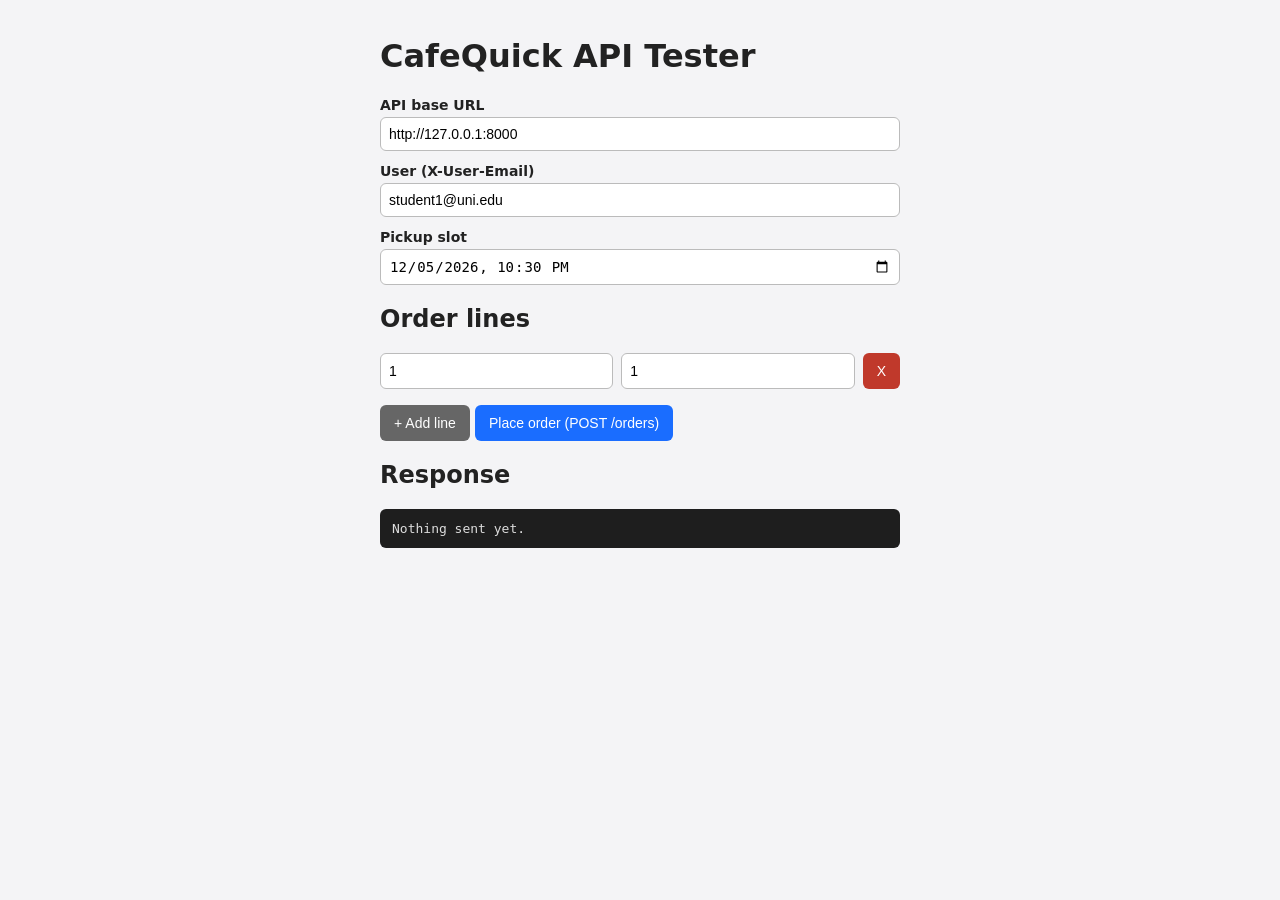
==== Frontend/index.html @ a27933bf "first  working code" ====
<!DOCTYPE html>
<html lang="en">
<head>
  <meta charset="UTF-8">
  <meta name="viewport" content="width=device-width, initial-scale=1">
  <title>CafeQuick API Tester</title>
  <link rel="stylesheet" href="style.css">
</head>
<body>
  <main>
    <h1>CafeQuick API Tester</h1>

    <!-- Backend address (change if uvicorn runs elsewhere) -->
    <label>API base URL
      <input id="apiUrl" type="text" value="http://127.0.0.1:8000">
    </label>

    <!-- Simulated SSO: sent as the X-User-Email header (see current_user in main.py) -->
    <label>User (X-User-Email)
      <input id="email" type="text" value="student1@uni.edu" list="seedUsers">
      <datalist id="seedUsers"></datalist>
    </label>

    <!-- Pickup slot: step=900 seconds gives 15-minute steps -->
    <label>Pickup slot
      <input id="slot" type="datetime-local" step="900">
    </label>

    <!-- Order lines: 1 to 5 rows (matches max_length=5 in OrderIn) -->
    <h2>Order lines</h2>
    <div id="lines"></div>
    <button id="addLine" type="button" class="secondary">+ Add line</button>

    <button id="send" type="button">Place order (POST /orders)</button>

    <h2>Response</h2>
    <div id="status"></div>
    <pre id="output">Nothing sent yet.</pre>
  </main>
  <script src="app.js"></script>
</body>
</html>
---- Frontend/style.css ----
/* Simple, readable layout; works on a phone (360px) too */
body { font-family: system-ui, sans-serif; background: #f4f4f6; margin: 0; color: #222; }
main { max-width: 520px; margin: 0 auto; padding: 16px; }

label { display: block; margin-bottom: 12px; font-weight: 600; font-size: 14px; }
input { display: block; width: 100%; box-sizing: border-box; margin-top: 4px;
        padding: 8px; font-size: 14px; border: 1px solid #bbb; border-radius: 6px; }

/* One order line = item id + quantity + remove button */
.line { display: flex; gap: 8px; margin-bottom: 8px; }
.line input { margin-top: 0; }

button { padding: 10px 14px; font-size: 14px; border: 0; border-radius: 6px;
         background: #1a6dff; color: #fff; cursor: pointer; margin-top: 8px; }
button.secondary { background: #666; }
button.remove { background: #c0392b; margin-top: 0; }

/* Status badge colors: green = 2xx, red = errors */
#status { font-weight: 700; margin-bottom: 6px; }
#status.ok { color: #1e8e3e; }
#status.err { color: #c0392b; }

pre { background: #1e1e1e; color: #ddd; padding: 12px; border-radius: 6px;
      overflow-x: auto; white-space: pre-wrap; }
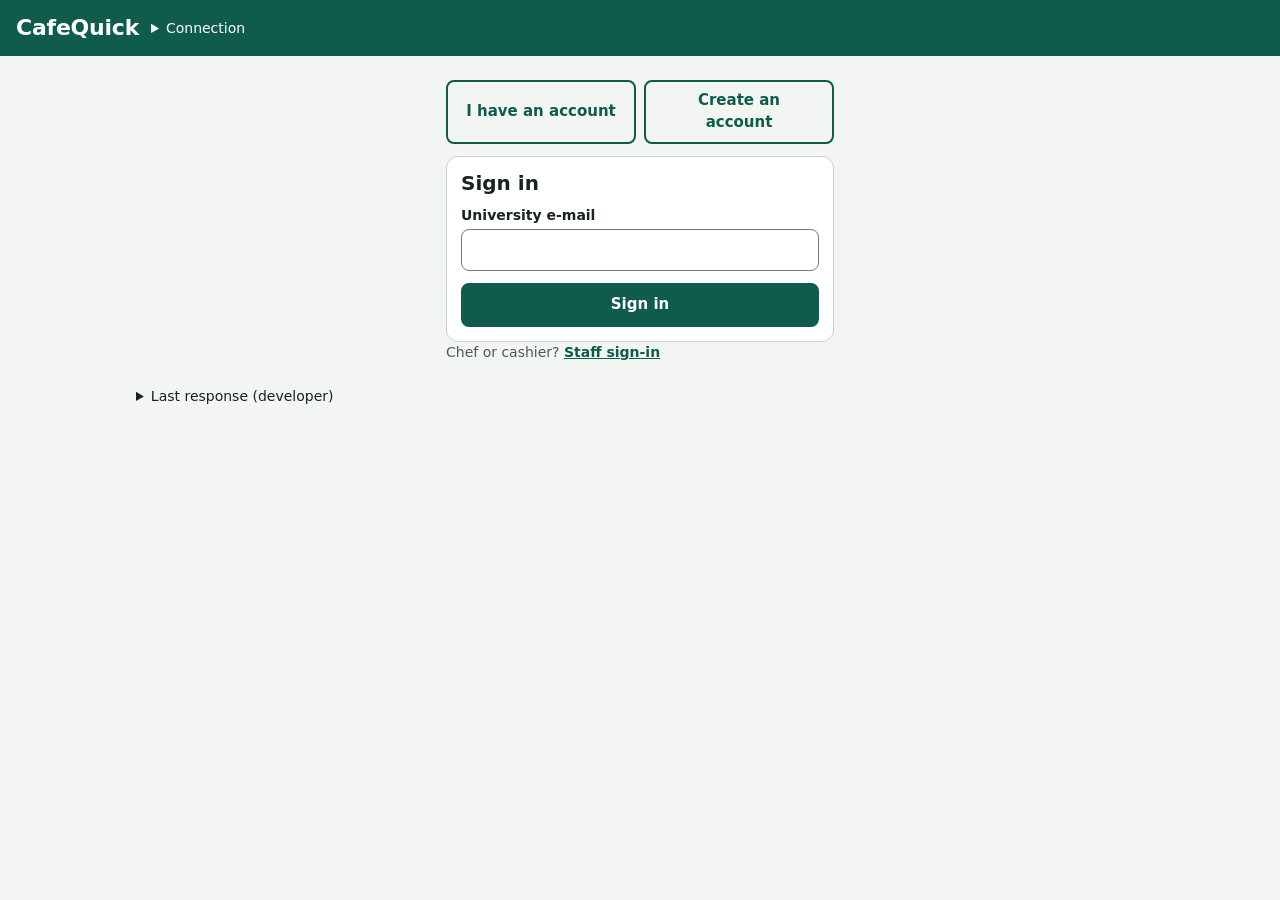
==== commit c075b27f: "added a frontend" ====
--- a/Frontend/index.html
+++ b/Frontend/index.html
@@ -3,40 +3,127 @@
 <head>
   <meta charset="UTF-8">
   <meta name="viewport" content="width=device-width, initial-scale=1">
-  <title>CafeQuick API Tester</title>
+  <title>CafeQuick</title>
   <link rel="stylesheet" href="style.css">
 </head>
-<body>
-  <main>
-    <h1>CafeQuick API Tester</h1>
+<!-- data-page tells common.js which kind of account this page accepts -->
+<body data-page="customer">
+  <a class="skip" href="#content">Skip to content</a>
 
-    <!-- Backend address (change if uvicorn runs elsewhere) -->
-    <label>API base URL
-      <input id="apiUrl" type="text" value="http://127.0.0.1:8000">
-    </label>
+  <header class="top">
+    <h1>CafeQuick</h1>
+    <!-- Shown after sign-in: name and role, wallet balance (customers), sign-out -->
+    <span id="who" class="who" hidden>
+      <span id="roleInfo" class="chip"></span>
+      <span id="balance" class="chip"></span>
+      <button id="signOut" type="button" class="ghost light">Sign out</button>
+    </span>
+    <details class="dev">
+      <summary>Connection</summary>
+      <label>API base URL
+        <input id="apiUrl" type="text" value="http://127.0.0.1:8000">
+      </label>
+    </details>
+  </header>
 
-    <!-- Simulated SSO: sent as the X-User-Email header (see current_user in main.py) -->
-    <label>User (X-User-Email)
-      <input id="email" type="text" value="student1@uni.edu" list="seedUsers">
-      <datalist id="seedUsers"></datalist>
-    </label>
+  <!-- ===== Sign-in and sign-up (shown until the user signs in) ===== -->
+  <section id="auth" class="auth">
 
-    <!-- Pickup slot: step=900 seconds gives 15-minute steps -->
-    <label>Pickup slot
-      <input id="slot" type="datetime-local" step="900">
-    </label>
+      <div class="seg" role="group" aria-label="Account">
+        <button id="showIn" type="button" class="ghost">I have an account</button>
+        <button id="showUp" type="button" class="ghost">Create an account</button>
+      </div>
+      <!-- Simulated SSO: the e-mail is sent as the X-User-Email header (see current_user in main.py).
+           No password exists in this system (NFR-03); the real one uses university single sign-on. -->
+      <form id="inForm" class="card">
+        <h2>Sign in</h2>
+        <label>University e-mail
+          <input id="email" type="text" list="seedUsers" autocomplete="username" required>
+          <datalist id="seedUsers"></datalist>
+        </label>
+        <button type="submit" class="wide">Sign in</button>
+      </form>
+      <!-- NEW: create a customer account and choose the opening wallet balance -->
+      <form id="upForm" class="card" hidden>
+        <h2>Create an account</h2>
+        <label>Full name
+          <input id="suName" type="text" maxlength="80" autocomplete="name" required>
+        </label>
+        <label>University e-mail
+          <input id="suEmail" type="text" autocomplete="email" required>
+        </label>
+        <label>Starting wallet balance (JD)
+          <input id="suBalance" type="number" min="0" max="100" step="0.5" value="10" inputmode="decimal">
+        </label>
+        <div class="chips amounts" role="group" aria-label="Quick amounts">
+          <button type="button" class="ghost small" data-amt="5">5 JD</button>
+          <button type="button" class="ghost small" data-amt="10">10 JD</button>
+          <button type="button" class="ghost small" data-amt="20">20 JD</button>
+          <button type="button" class="ghost small" data-amt="50">50 JD</button>
+        </div>
+        <p class="hint">Demo setting: in the real system a cashier loads the wallet. Maximum 100 JD.</p>
+        <button type="submit" class="wide">Create account</button>
+      </form>
+    <p class="hint">Chef or cashier? <a href="staff.html">Staff sign-in</a></p>
+  </section>
 
-    <!-- Order lines: 1 to 5 rows (matches max_length=5 in OrderIn) -->
-    <h2>Order lines</h2>
-    <div id="lines"></div>
-    <button id="addLine" type="button" class="secondary">+ Add line</button>
+  <div id="app" hidden>
+    <nav id="tabs" role="tablist" aria-label="Screens"></nav>
+    <main id="content" tabindex="-1">
+    <!-- ===== Screen 1: pickup time, menu, order (customer, FR-02, FR-03, FR-04, FR-14) ===== -->
+    <section id="tab-order" class="panel order" role="tabpanel" aria-labelledby="t-order" hidden>
+      <div class="main">
+        <h2>Pickup time</h2>
+        <p class="hint">The bar shows how full a slot is. Orders close 20 minutes before the slot starts.</p>
+        <div id="slotBox" class="slots"></div>
 
-    <button id="send" type="button">Place order (POST /orders)</button>
+        <div class="head">
+          <h2>Menu</h2>
+          <button id="refreshMenu" type="button" class="ghost">Refresh</button>
+        </div>
+        <div id="menuBox" class="menu"></div>
+      </div>
 
-    <h2>Response</h2>
-    <div id="status"></div>
+      <aside id="cart" class="card cart">
+        <h2>Your order</h2>
+        <!-- Pickup slot: step=900 seconds gives 15-minute steps. Filled by the slot buttons. -->
+        <label>Pickup time
+          <input id="slot" type="datetime-local" step="900">
+        </label>
+        <!-- Order lines: 1 to 5 rows (matches max_length=5 in OrderIn) -->
+        <div id="lines"></div>
+        <p id="empty" class="hint">Choose up to 5 items from the menu.</p>
+        <p id="short" class="warn" hidden>Your wallet balance is lower than this order. A cashier can top it up.</p>
+        <p class="total"><span>Total</span><strong id="total">0.000 JD</strong></p>
+        <button id="send" type="button" class="wide">Place order</button>
+      </aside>
+
+      <!-- Phone only: sticky summary that jumps to the order box -->
+      <a class="bar" href="#cart"><span id="barText">0 items</span><strong id="barTotal">0.000 JD</strong><span>Review order</span></a>
+    </section>
+
+    <!-- ===== Screen 2: my orders (customer, FR-05, FR-06) ===== -->
+    <section id="tab-mine" class="panel" role="tabpanel" aria-labelledby="t-mine" hidden>
+      <div class="head"><h2>My orders</h2><button id="refreshMine" type="button" class="ghost">Refresh</button></div>
+      <div id="mineBox" class="stack"></div>
+    </section>
+
+
+    <!-- ===== NEW Screen: wallet (customer) ===== -->
+    <section id="tab-wallet" class="panel" role="tabpanel" aria-labelledby="t-wallet" hidden>
+      <div class="head"><h2>Wallet</h2><button id="refreshWallet" type="button" class="ghost">Refresh</button></div>
+      <div id="walletBox"></div>
+    </section>
+
+    </main>
+  </div>
+
+  <div id="status" role="status" aria-live="polite"></div>
+  <details class="raw">
+    <summary>Last response (developer)</summary>
     <pre id="output">Nothing sent yet.</pre>
-  </main>
-  <script src="app.js"></script>
+  </details>
+  <script src="common.js"></script>
+  <script src="customer.js"></script>
 </body>
 </html>
--- a/Frontend/style.css
+++ b/Frontend/style.css
@@ -1,24 +1,148 @@
-/* Simple, readable layout; works on a phone (360px) too */
-body { font-family: system-ui, sans-serif; background: #f4f4f6; margin: 0; color: #222; }
-main { max-width: 520px; margin: 0 auto; padding: 16px; }
+/* CafeQuick: pine green on cool white. All text pairs are checked for AA (4.5:1), NFR-06. */
+:root { --bg:#f3f5f2; --surface:#fff; --ink:#17241f; --muted:#4b5a54; --line:#c9d3ce;
+        --pine:#0f5c4d; --pine-d:#0a4237; --mint:#dcefe8; --sumac:#a3261b; --amber:#fff1cc; --r:12px; }
+* { box-sizing: border-box; }
+body { margin: 0; background: var(--bg); color: var(--ink); font: 16px/1.45 system-ui, "Segoe UI", sans-serif; }
+h1, h2, h3 { line-height: 1.2; margin: 0; }
+h2 { font-size: 20px; margin: 20px 0 10px; }
+h3 { font-size: 17px; }
+.hint { color: var(--muted); font-size: 14px; margin: 0 0 10px; }
 
+/* ---- header ---- */
+.top { background: var(--pine); color: #fff; display: flex; flex-wrap: wrap; align-items: center; gap: 12px; padding: 12px 16px; }
+.top h1 { font-size: 22px; font-weight: 800; letter-spacing: -.01em; }
+.chip { background: rgba(255,255,255,.18); border-radius: 99px; padding: 2px 12px; font-size: 14px; }
+.dev { margin-left: auto; font-size: 14px; }
+.dev[open] { flex-basis: 100%; margin-left: 0; }
+.dev summary { cursor: pointer; padding: 6px 0; }
+.dev label { color: #fff; max-width: 420px; }
+
+/* ---- form basics ---- */
 label { display: block; margin-bottom: 12px; font-weight: 600; font-size: 14px; }
-input { display: block; width: 100%; box-sizing: border-box; margin-top: 4px;
-        padding: 8px; font-size: 14px; border: 1px solid #bbb; border-radius: 6px; }
+input { display: block; width: 100%; margin-top: 4px; padding: 9px 10px; font: inherit; font-size: 15px;
+        border: 1px solid #767676; border-radius: 8px; background: #fff; color: var(--ink); }
+label.inline { display: flex; align-items: center; gap: 8px; margin: 0; }
+label.inline input { margin: 0; width: auto; }
+.grow { flex: 1; }
 
-/* One order line = item id + quantity + remove button */
-.line { display: flex; gap: 8px; margin-bottom: 8px; }
-.line input { margin-top: 0; }
+/* ---- buttons ---- */
+button { font: inherit; font-size: 15px; font-weight: 600; min-height: 44px; padding: 8px 16px; border: 2px solid var(--pine);
+         border-radius: 8px; background: var(--pine); color: #fff; cursor: pointer; }
+button:hover { background: var(--pine-d); border-color: var(--pine-d); }
+button.ghost { background: transparent; color: var(--pine); }
+button.ghost:hover { background: var(--mint); }
+button.danger, button.remove { background: var(--sumac); border-color: var(--sumac); }
+button.small { min-height: 38px; padding: 4px 12px; margin-top: 8px; }
+button.wide { width: 100%; }
+button:disabled { background: #e3e6e4; border-color: #e3e6e4; color: #5c6762; cursor: not-allowed; }
+:focus-visible { outline: 3px solid #f5a300; outline-offset: 2px; }   /* WCAG 2.4.7 */
+.skip { position: absolute; left: -999px; }
+.skip:focus { left: 8px; top: 8px; background: #fff; padding: 8px; z-index: 30; }
 
-button { padding: 10px 14px; font-size: 14px; border: 0; border-radius: 6px;
-         background: #1a6dff; color: #fff; cursor: pointer; margin-top: 8px; }
-button.secondary { background: #666; }
-button.remove { background: #c0392b; margin-top: 0; }
+/* ---- tabs ---- */
+nav { display: flex; gap: 4px; padding: 0 16px; background: var(--surface); border-bottom: 1px solid var(--line); overflow-x: auto; }
+nav button { background: none; border: 0; border-bottom: 3px solid transparent; border-radius: 0; color: var(--muted); padding: 10px 14px; }
+nav button:hover { background: none; color: var(--ink); }
+nav button[aria-selected="true"] { color: var(--pine); border-bottom-color: var(--pine); }
 
-/* Status badge colors: green = 2xx, red = errors */
-#status { font-weight: 700; margin-bottom: 6px; }
-#status.ok { color: #1e8e3e; }
-#status.err { color: #c0392b; }
+main { max-width: 1040px; margin: 0 auto; padding: 4px 16px 90px; }
+.panel[hidden] { display: none; }
+.head { display: flex; flex-wrap: wrap; align-items: center; gap: 12px; }
+.head h2 { margin-right: auto; }
+.card { background: var(--surface); border: 1px solid var(--line); border-radius: var(--r); padding: 14px; }
+.stack { display: grid; gap: 10px; }
+.row { display: flex; align-items: center; justify-content: space-between; gap: 10px; }
+.chips { display: flex; flex-wrap: wrap; gap: 8px; }
+.chips button.small { margin-top: 0; }
 
-pre { background: #1e1e1e; color: #ddd; padding: 12px; border-radius: 6px;
-      overflow-x: auto; white-space: pre-wrap; }
+/* ---- order screen: menu left, cart right (phone: stacked, sticky bar) ---- */
+.order { display: grid; gap: 16px; }
+@media (min-width: 860px) { .order { grid-template-columns: 1fr 340px; align-items: start; } .cart { position: sticky; top: 12px; } .bar { display: none !important; } }
+
+/* Slot buttons: the fill bar shows how full the slot is (the one distinctive element) */
+.slots { display: grid; grid-template-columns: repeat(auto-fill, minmax(84px, 1fr)); gap: 8px; }
+button.slot { display: grid; gap: 2px; justify-items: center; padding: 8px 4px 0; background: var(--surface); color: var(--ink); border-color: var(--line); overflow: hidden; }
+button.slot:hover { background: var(--mint); }
+button.slot b { font-size: 16px; }
+button.slot small { font-size: 12px; color: var(--muted); }
+button.slot .fill { display: block; width: calc(100% + 8px); height: 5px; background: #e3e6e4; margin: 4px -4px 0; }
+button.slot .fill u { display: block; height: 100%; background: var(--pine); }
+button.slot.sel { background: var(--pine); border-color: var(--pine); color: #fff; }
+button.slot.sel small { color: #e8f4f0; }
+button.slot.sel .fill { background: rgba(255,255,255,.35); } button.slot.sel .fill u { background: #fff; }
+button.slot:disabled { background: repeating-linear-gradient(45deg, #eceeed, #eceeed 6px, #e3e6e4 6px, #e3e6e4 12px); border-color: var(--line); }
+button.slot:disabled small { color: #4b5a54; }
+
+.menu { display: grid; grid-template-columns: repeat(auto-fill, minmax(210px, 1fr)); gap: 12px; }
+.dish { display: flex; flex-direction: column; gap: 4px; }
+.dish p { margin: 0; }
+.price { font-weight: 800; font-size: 18px; color: var(--pine); }
+.tags { display: flex; flex-wrap: wrap; gap: 4px; min-height: 24px; }
+.tag { background: var(--mint); color: var(--pine-d); border-radius: 6px; padding: 1px 8px; font-size: 13px; }
+.stock { font-size: 13px; color: var(--muted); }
+.stock.low { color: var(--sumac); font-weight: 700; }
+.dish button { margin-top: auto; }
+
+.cart h2 { margin-top: 0; }
+.line { display: grid; grid-template-columns: 1fr auto auto; gap: 6px 8px; align-items: center; padding: 8px 0; border-bottom: 1px solid var(--line); }
+.line .nm { font-weight: 600; }
+.step { display: flex; align-items: center; gap: 4px; }
+.step button { min-height: 36px; width: 36px; padding: 0; }
+.step input { width: 48px; margin: 0; text-align: center; padding: 6px 2px; }
+.line .remove { min-height: 36px; width: 36px; padding: 0; }
+.total { display: flex; justify-content: space-between; font-size: 18px; margin: 14px 0; }
+
+.bar { position: fixed; left: 0; right: 0; bottom: 0; z-index: 20; display: flex; justify-content: space-between; align-items: center; gap: 8px;
+       background: var(--pine-d); color: #fff; padding: 14px 16px; text-decoration: none; font-weight: 600; }
+
+/* ---- my orders + kitchen ---- */
+.ord p { margin: 4px 0; }
+.ord ul { margin: 6px 0; padding-left: 20px; }
+.progress { display: flex; gap: 4px; list-style: none; padding: 0; margin: 10px 0; font-size: 12px; }
+.progress li { flex: 1; text-align: center; padding: 6px 2px; border-top: 4px solid var(--line); color: var(--muted); }
+.progress li.on { border-top-color: var(--pine); color: var(--ink); font-weight: 700; }
+.code-l { font-size: 13px; color: var(--muted); margin-bottom: 0 !important; }
+.code { font-size: 40px; font-weight: 800; letter-spacing: .25em; color: var(--pine); margin: 0 !important; }
+.slot-h { margin: 18px 0 8px; }
+.slot-h small { color: var(--muted); font-weight: 400; margin-left: 6px; }
+.badge { display: inline-block; padding: 1px 10px; border-radius: 99px; border: 1px solid var(--ink); font-size: 13px; }
+.s-ready { background: #d6f0dc; } .s-collected { background: #e3ebfb; } .s-preparing { background: var(--amber); }
+.s-uncollected, .s-cancelled { background: #f9dedb; }
+
+/* ---- cashier, manager, admin ---- */
+.two { display: grid; gap: 16px; } @media (min-width: 700px) { .two { grid-template-columns: 1fr 1fr; align-items: start; } }
+.two h2 { margin-top: 0; }
+.tiles { display: grid; grid-template-columns: repeat(auto-fit, minmax(130px, 1fr)); gap: 10px; }
+.tile { background: var(--surface); border: 1px solid var(--line); border-radius: var(--r); padding: 12px; display: grid; gap: 2px; }
+.tile span { color: var(--muted); font-size: 14px; } .tile strong { font-size: 24px; }
+.top-l, ol.top { padding-left: 22px; } ol.top li { padding: 3px 0; }
+.stockIn { width: 100px !important; }
+.scroll { overflow-x: auto; }
+table { border-collapse: collapse; width: 100%; font-size: 14px; background: var(--surface); }
+th, td { text-align: left; padding: 8px; border-bottom: 1px solid var(--line); }
+
+/* ---- toast + developer response ---- */
+#status { position: fixed; left: 50%; bottom: 76px; transform: translateX(-50%); z-index: 40; max-width: min(92vw, 520px);
+          padding: 12px 18px; border-radius: 10px; font-weight: 600; display: none; color: #fff; }
+#status.show { display: block; } #status.ok { background: var(--pine-d); } #status.err { background: var(--sumac); }
+.raw { max-width: 1040px; margin: 0 auto; padding: 0 16px 90px; font-size: 14px; }
+pre { background: #1e1e1e; color: #ddd; padding: 12px; border-radius: 8px; overflow-x: auto; white-space: pre-wrap; }
+@media (prefers-reduced-motion: reduce) { * { transition: none !important; animation: none !important; } }
+
+/* ---- NEW: sign-in / create account, header user box, wallet ---- */
+.auth { max-width: 420px; margin: 24px auto; padding: 0 16px; }
+.auth .card h2 { margin-top: 0; }
+.seg { display: grid; grid-template-columns: 1fr 1fr; gap: 8px; margin-bottom: 12px; }
+.amounts { margin-bottom: 8px; }
+.who { margin-left: auto; display: flex; align-items: center; flex-wrap: wrap; gap: 8px; }
+.who[hidden] { display: none; }
+.dev { margin-left: 0; }
+.top .who + .dev { margin-left: 0; }
+button.ghost.light { color: #fff; border-color: rgba(255,255,255,.6); min-height: 36px; padding: 2px 12px; }
+button.ghost.light:hover { background: rgba(255,255,255,.15); }
+.auth a, .hint a { color: var(--pine); font-weight: 600; }
+.warn { background: var(--amber); border-radius: 8px; padding: 8px 10px; font-size: 14px; margin: 10px 0 0; }
+.tx { list-style: none; padding: 0; margin: 12px 0 0; display: grid; gap: 6px; }
+.tx li { display: flex; justify-content: space-between; align-items: center; background: var(--surface); border: 1px solid var(--line); border-radius: 10px; padding: 10px 12px; }
+.tx small { display: block; color: var(--muted); font-size: 12px; }
+#auth[hidden], #app[hidden], form[hidden] { display: none; }
